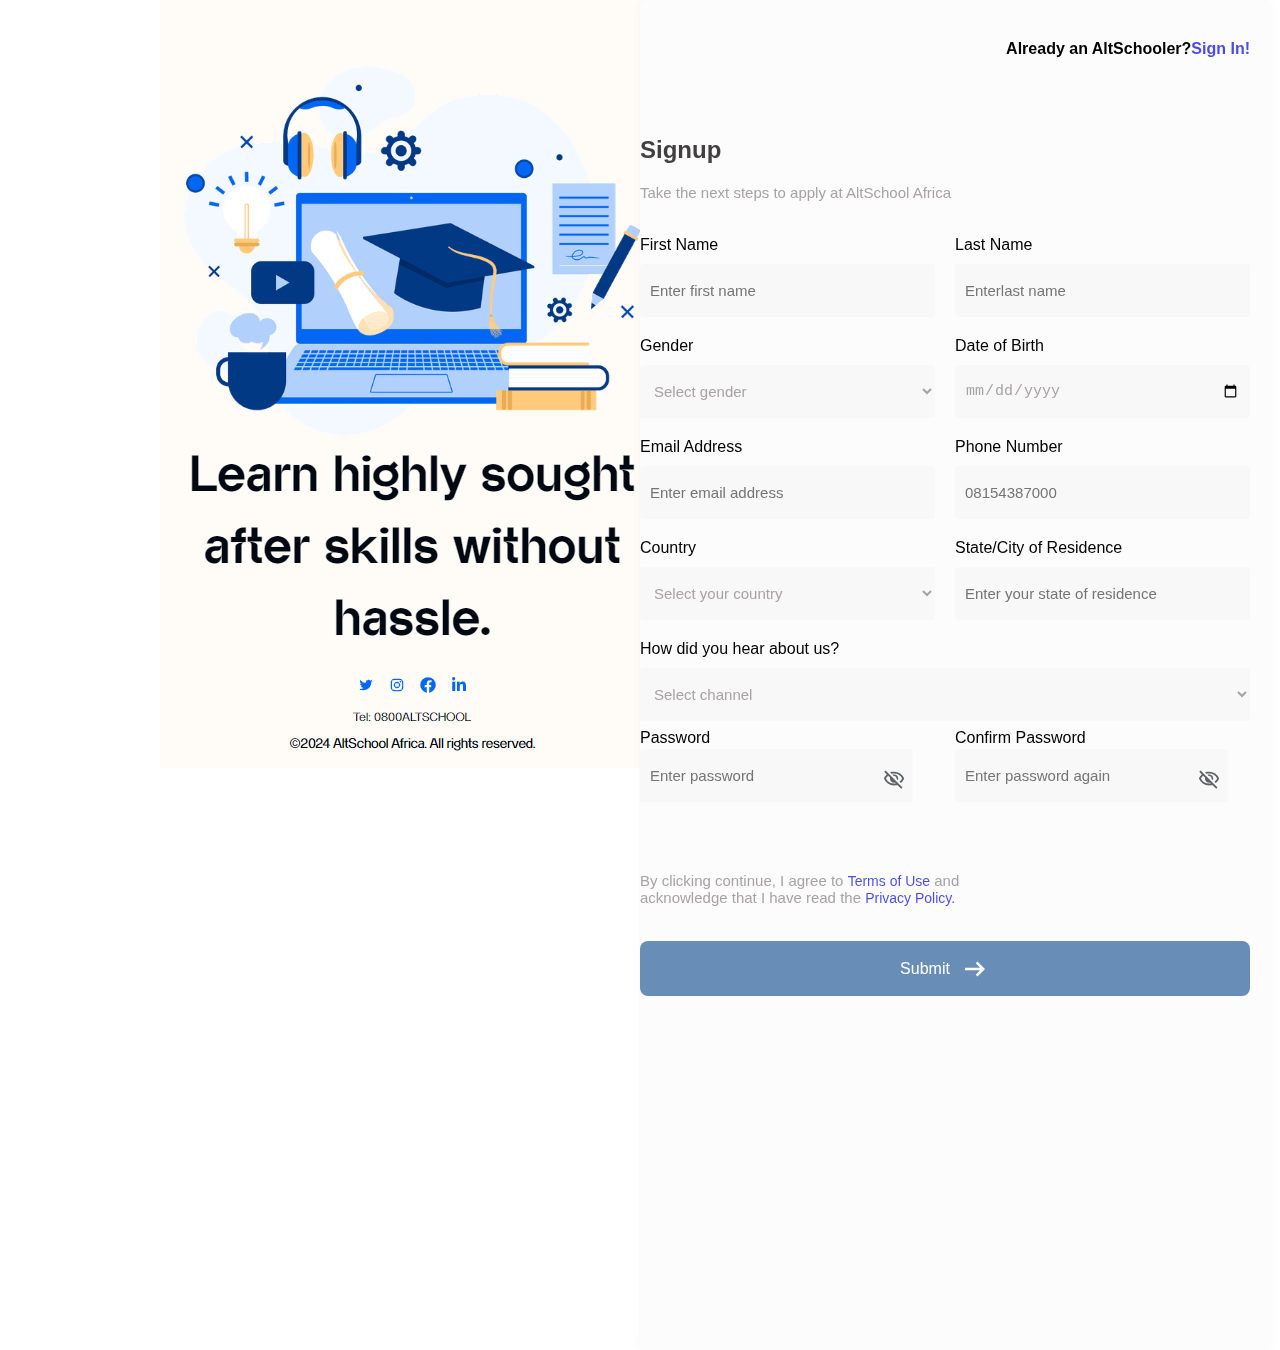
==== form.html @ 085b3474 "first commit" ====
<!DOCTYPE html>
<html lang="en">
  <head>
    <meta charset="UTF-8" />
    <meta name="viewport" content="width=device-width, initial-scale=1.0" />
    <link rel="stylesheet" href="style.css" />
    <link
      rel="stylesheet"
      href="https://fonts.googleapis.com/css2?family=Material+Symbols+Outlined:opsz,wght,FILL,GRAD@20..48,100..700,0..1,-50..200"
    />
    <title>Signup Form</title>
  </head>
  <body>
    <header>
      <!-- <nav>
        <a href="index.html">Biography</a>
        <a href="media.html">Media</a>
        <a href="table.html">Table</a>
      </nav> -->
    </header>
    <div class="container">
      <div class="image">
        <img src="./Image/alt.png" alt="Alt School Form Logo" />
      </div>
      <div class="form">
        <h4>Already an AltSchooler?<span>Sign In!</span></h4>
        <h2>Signup</h2>
        <p>Take the next steps to apply at AltSchool Africa</p>
        <form>
          <div class="form_data">
            <div>
              <label for="first_name">First Name</label>
              <br />
              <input
                type="text"
                id="first_name"
                name="first_name"
                placeholder="Enter first name"
              />
            </div>
            <div>
              <label for="last_name">Last Name</label>
              <br />
              <input
                type="text"
                id="last_name"
                name="last_name"
                placeholder="Enterlast name"
              />
            </div>
            <div>
              <label for="gender">Gender</label>
              <br />
              <select id="gender" name="gender">
                <option value="">Select gender</option>
                <option value="male">Male</option>
                <option value="female">Female</option>
              </select>
            </div>
            <div>
              <label for="dob">Date of Birth</label>
              <br />
              <input type="date" id="dob" name="dob" />
            </div>
            <div>
              <label for="email">Email Address</label>
              <br />
              <input
                type="email"
                id="email"
                name="email"
                placeholder="Enter email address"
              />
            </div>
            <div>
              <label for="phone">Phone Number</label>
              <br />
              <input
                type="tel"
                id="phone"
                name="phone"
                placeholder="08154387000"
              />
            </div>
            <div>
              <label for="country">Country</label>
              <br />
              <select id="country" name="country">
                <option value="">Select your country</option>
                <option value="nigeria">Nigeria</option>
                <option value="ghana">Ghana</option>
                <option value="cameroun">Cameroon</option>
                <option value="algeria">Algeria</option>
                <option value="burkina_faso">Burkina Faso</option>
                <option value="mali">Mali</option>
              </select>
            </div>
            <div>
              <label for="residence">State/City of Residence</label>
              <br />
              <input
                type="text"
                id="residence"
                name="residence"
                placeholder="Enter your state of residence"
              />
            </div>
          </div>
          <div id="ad">
            <label for="source">How did you hear about us?</label>
            <br />
            <select id="source" name="source">
              <option value="">Select channel</option>
              <option value="facebook">Facebook</option>
              <option value="twitter">Twitter</option>
              <option value="instagram">Instagram</option>
              <option value="email">Email</option>
              <option value="friends">Friends</option>
              <option value="advert">Advert</option>
              <option value="linkedin">LinkedIn</option>
            </select>
          </div>
          <br />
          <div class="password">
            <div class="password-inner">
              <label for="password">Password</label>
              <br />
              <input
                type="password"
                id="password"
                name="password"
                placeholder="Enter password"
              />
              <svg
                xmlns="http://www.w3.org/2000/svg"
                height="24px"
                viewBox="0 -960 960 960"
                width="24px"
                fill="#5f6368"
              >
                <path
                  d="m644-428-58-58q9-47-27-88t-93-32l-58-58q17-8 34.5-12t37.5-4q75 0 127.5 52.5T660-500q0 20-4 37.5T644-428Zm128 126-58-56q38-29 67.5-63.5T832-500q-50-101-143.5-160.5T480-720q-29 0-57 4t-55 12l-62-62q41-17 84-25.5t90-8.5q151 0 269 83.5T920-500q-23 59-60.5 109.5T772-302Zm20 246L624-222q-35 11-70.5 16.5T480-200q-151 0-269-83.5T40-500q21-53 53-98.5t73-81.5L56-792l56-56 736 736-56 56ZM222-624q-29 26-53 57t-41 67q50 101 143.5 160.5T480-280q20 0 39-2.5t39-5.5l-36-38q-11 3-21 4.5t-21 1.5q-75 0-127.5-52.5T300-500q0-11 1.5-21t4.5-21l-84-82Zm319 93Zm-151 75Z"
                />
              </svg>
            </div>
            <div class="password-inner">
              <label for="cpassword">Confirm Password</label>
              <br />
              <input
                type="password"
                id="cpassword"
                name="cpassword"
                placeholder="Enter password again"
              />
              <svg
                xmlns="http://www.w3.org/2000/svg"
                height="24px"
                viewBox="0 -960 960 960"
                width="24px"
                fill="#5f6368"
              >
                <path
                  d="m644-428-58-58q9-47-27-88t-93-32l-58-58q17-8 34.5-12t37.5-4q75 0 127.5 52.5T660-500q0 20-4 37.5T644-428Zm128 126-58-56q38-29 67.5-63.5T832-500q-50-101-143.5-160.5T480-720q-29 0-57 4t-55 12l-62-62q41-17 84-25.5t90-8.5q151 0 269 83.5T920-500q-23 59-60.5 109.5T772-302Zm20 246L624-222q-35 11-70.5 16.5T480-200q-151 0-269-83.5T40-500q21-53 53-98.5t73-81.5L56-792l56-56 736 736-56 56ZM222-624q-29 26-53 57t-41 67q50 101 143.5 160.5T480-280q20 0 39-2.5t39-5.5l-36-38q-11 3-21 4.5t-21 1.5q-75 0-127.5-52.5T300-500q0-11 1.5-21t4.5-21l-84-82Zm319 93Zm-151 75Z"
                />
              </svg>
            </div>
          </div>
          <p>
            By clicking continue, I agree to <a href="#">Terms of Use</a> and
            acknowledge that I have read the <a href="#">Privacy Policy.</a>
          </p>
          <button type="submit">
            Submit
            <svg
              xmlns="http://www.w3.org/2000/svg"
              height="30px"
              viewBox="0 -960 960 960"
              width="30px"
              fill="#ffffff"
              class="arrow"
            >
              <path
                d="m560-240-56-58 142-142H160v-80h486L504-662l56-58 240 240-240 240Z"
              />
            </svg>
          </button>
        </form>
      </div>
    </div>
  </body>
</html>
---- style.css ----
* {
  margin: 0;
  padding: 0;
  box-sizing: border-box;
}

body {
  font-family: Arial, sans-serif;
}

.container {
  display: grid;
  grid-template-columns: 1fr 1fr;
  gap: 20px;
}

.form {
  position: relative;
  left: 50vw;
  margin: 0;
  height: 150vh;
  background-color: #fcfcfc;
  padding: 40px 20px 0px 0px;
  border-radius: 8px;
  overflow-x: hidden;
  box-shadow: 0 0 10px rgba(170, 167, 167, 0.1);
}

.form_data,
.password {
  display: grid;
  grid-template-columns: 1fr 1fr;
  gap: 20px;
  margin-bottom: 20px;
}
.form_data input:hover,
.password input:hover,
.form_data select:hover,
#ad select:hover {
  border: 1px solid rgb(83, 83, 245);
}

.form > h4 {
  float: right;
}
.form > h2 {
  margin-top: 6rem;
  color: rgb(65, 63, 63);
}
.form > h4 > span {
  color: rgb(74, 74, 237);
}
.form > p,
form > p {
  color: rgb(168, 163, 163);
  font-size: 15px;
  margin-bottom: 35px;
}
form > p {
  width: 60%;
  margin-top: 70px;
}
form > p > a {
  font-size: 14px;
  opacity: 0.7;
  text-decoration: none;
}

.image {
  position: fixed;
  margin-left: 10rem;
}
.image img {
  width: 100%;
  height: auto;
}

div input,
div select {
  width: 100%;
  height: 53px;
  padding: 10px;
  margin-top: 10px;
  border: none;
  font-size: 15px;
  color: rgb(168, 163, 163);
  background-color: #f8f8f8;
  border-radius: 4px;
}

form > button {
  display: flex;
  width: 100%;
  height: 55px;
  grid-column: span 2;
  background-color: #688eb8;
  color: #fff;
  border: none;
  border-radius: 8px;
  padding: 15px;
  font-size: 16px;
  cursor: pointer;
  align-items: center;
  justify-content: center;
}

form > button:hover {
  background-color: #0056b3;
}

.password-inner inner {
  width: calc(100% - 30px);
  padding: 10px;
  background-color: #f0f0f0;
  border: none;
  border-radius: 5px;
  outline: none;
  font-size: 16px;
}
.password-inner svg {
  position: relative;
  top: 8px;
  left: -30px;
  cursor: pointer;
}
.password-inner svg:hover {
  fill: #ffffff;
}
.password-inner label {
  position: absolute;
  top: -10px;
}

.password-inner {
  position: relative;
  display: flex;
  align-items: center;
}
.arrow {
  margin-left: 10px;
}
p {
  margin-top: 20px;
}

#source {
  width: 100%;
}
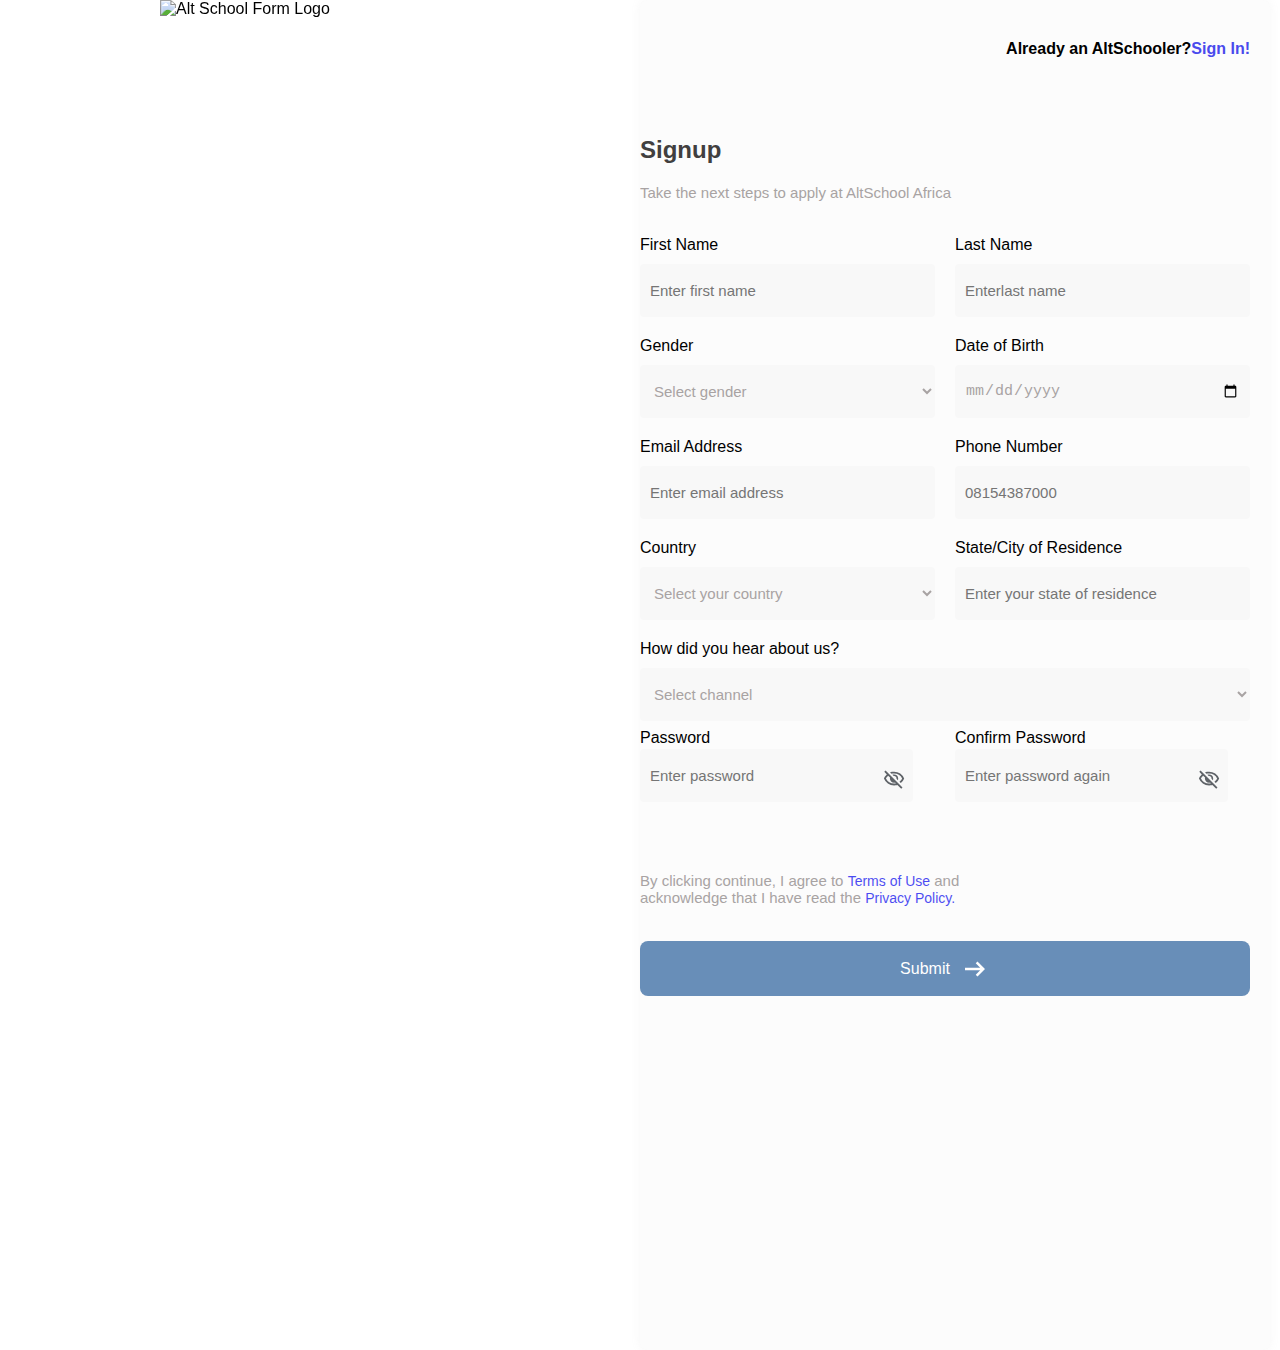
==== commit a674f239: "update" ====
--- a/form.html
+++ b/form.html
@@ -11,16 +11,9 @@
     <title>Signup Form</title>
   </head>
   <body>
-    <header>
-      <!-- <nav>
-        <a href="index.html">Biography</a>
-        <a href="media.html">Media</a>
-        <a href="table.html">Table</a>
-      </nav> -->
-    </header>
     <div class="container">
       <div class="image">
-        <img src="./Image/alt.png" alt="Alt School Form Logo" />
+        <img src="./asset/Image/alt.png" alt="Alt School Form Logo" />
       </div>
       <div class="form">
         <h4>Already an AltSchooler?<span>Sign In!</span></h4>
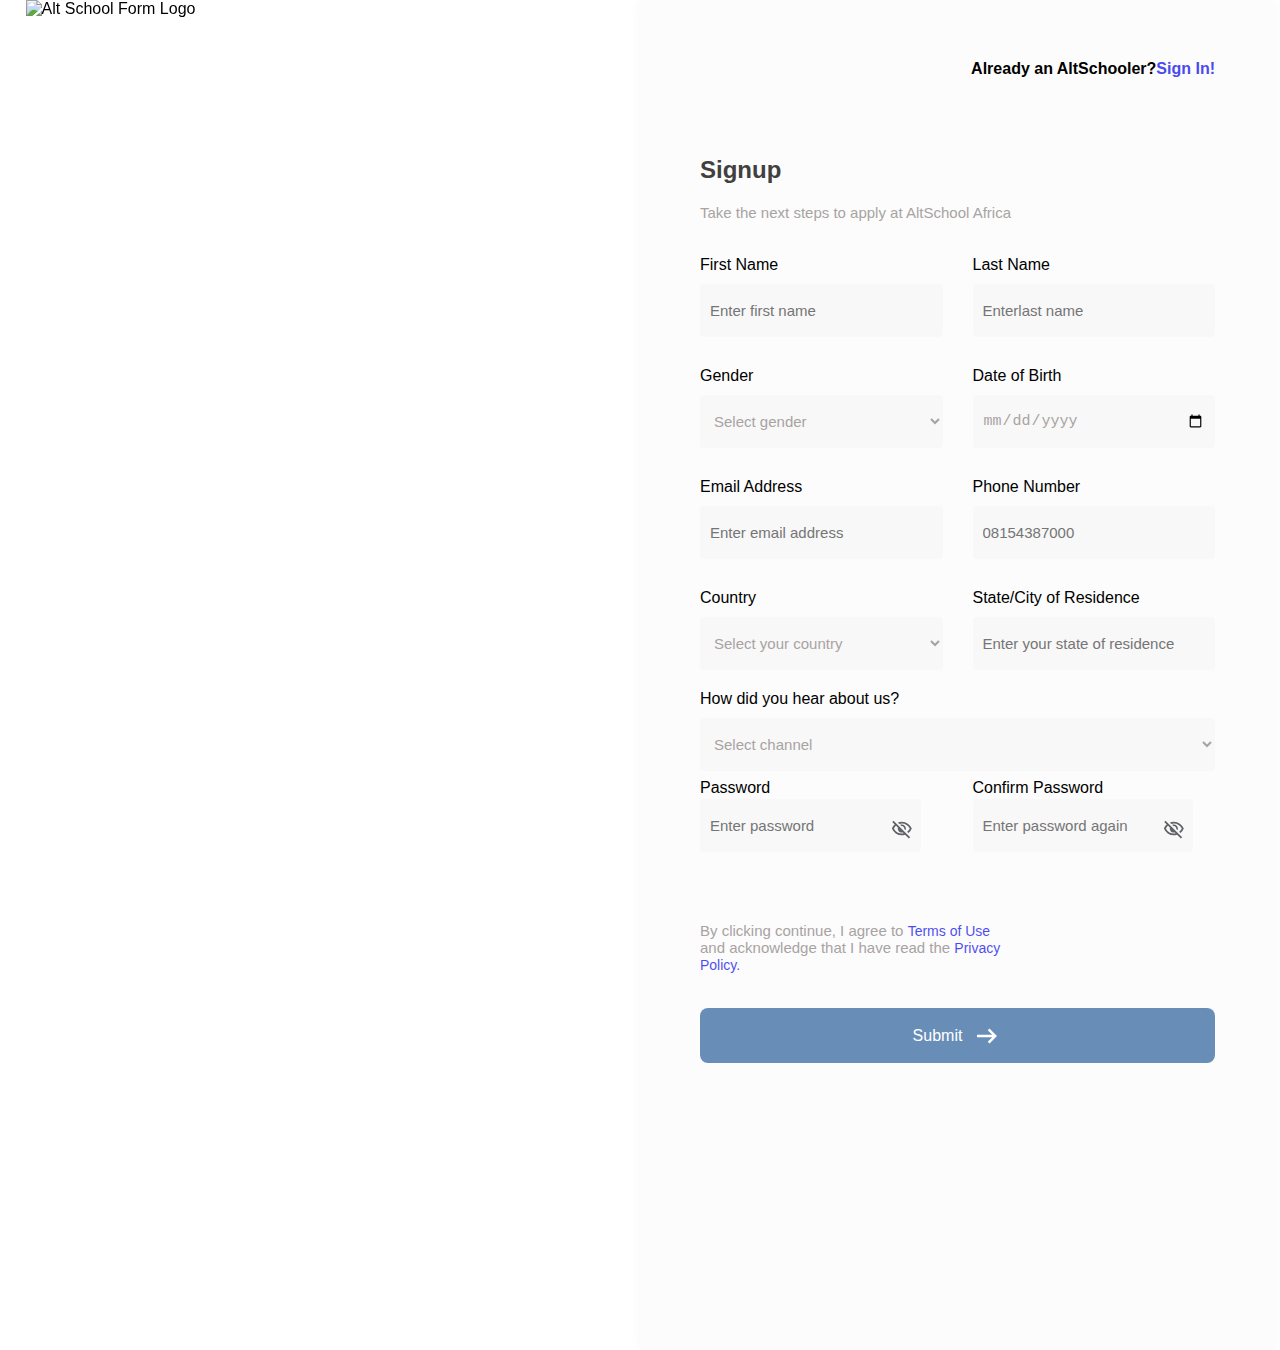
==== commit 70ed3c7a: "media" ====
--- a/form.html
+++ b/form.html
@@ -4,6 +4,7 @@
     <meta charset="UTF-8" />
     <meta name="viewport" content="width=device-width, initial-scale=1.0" />
     <link rel="stylesheet" href="style.css" />
+    <!-- <link rel="stylesheet" href="form.css" /> -->
     <link
       rel="stylesheet"
       href="https://fonts.googleapis.com/css2?family=Material+Symbols+Outlined:opsz,wght,FILL,GRAD@20..48,100..700,0..1,-50..200"
--- a/style.css
+++ b/style.css
@@ -146,3 +146,92 @@
 #source {
   width: 100%;
 }
+
+@media (min-width: 1200px) {
+  .container {
+    grid-template-columns: 1fr 1fr;
+    gap: 10px;
+    overflow-x: hidden;
+  }
+
+  .image {
+    margin-left: 1.6rem;
+  }
+  .image img {
+    width: 120%;
+    height: 98vh;
+  }
+  .form {
+    padding: 60px;
+  }
+
+  .form_data,
+  .password {
+    grid-template-columns: 1fr 1fr;
+    gap: 30px;
+  }
+}
+
+@media (min-width: 800px) and (max-width: 1199px) {
+  .container {
+    grid-template-columns: 1fr 1fr;
+    gap: 10px;
+    overflow: hidden;
+  }
+  .image {
+    margin-left: 0.1rem;
+  }
+  .image img {
+    width: 88%;
+    height: 96vh;
+  }
+  .form {
+    display: flex;
+    flex-direction: column;
+    height: 100vh;
+    padding: 40px;
+    max-width: 600px;
+  }
+  form > p {
+    width: 100%;
+    margin-top: 40px;
+  }
+  .form > h4 {
+    align-items: center;
+    margin-bottom: -80px;
+  }
+  .form_data,
+  .password {
+    grid-template-columns: 1fr;
+  }
+
+  form > button {
+    grid-column: 1 / -1;
+  }
+}
+
+@media (max-width: 799px) {
+  .container {
+    display: flex;
+    flex-direction: row;
+    align-items: center;
+    justify-content: center;
+    padding: 20px;
+  }
+  .image {
+    position: absolute;
+    margin-left: 0;
+    top: 67rem;
+  }
+  .image img {
+    justify-self: center;
+    width: 88%;
+    height: 80vh;
+  }
+  .form {
+    position: relative;
+    left: 10px;
+    height: 135vh;
+    padding: 20px;
+  }
+}
--- a/form.css
+++ b/form.css
@@ -0,0 +1,186 @@
+* {
+  margin: 0;
+  padding: 0;
+  box-sizing: border-box;
+}
+
+body {
+  font-family: Arial, sans-serif;
+  background-color: #f0f0f0;
+}
+
+.container {
+  display: grid;
+  grid-template-columns: 1fr 1fr;
+  gap: 20px;
+  max-width: 1200px;
+  margin: 0 auto;
+  padding: 20px;
+}
+
+.image {
+  display: flex;
+  align-items: center;
+  justify-content: center;
+}
+
+.image img {
+  width: 100%;
+  height: auto;
+  max-width: 600px;
+}
+
+.form {
+  background-color: #fcfcfc;
+  padding: 40px;
+  border-radius: 8px;
+  box-shadow: 0 0 10px rgba(170, 167, 167, 0.1);
+}
+
+.form_data,
+.password {
+  display: grid;
+  grid-template-columns: 1fr 1fr;
+  gap: 20px;
+  margin-bottom: 20px;
+}
+
+.form_data input,
+.password input,
+.form_data select,
+#ad select {
+  width: 100%;
+  height: 53px;
+  padding: 10px;
+  margin-top: 10px;
+  border: none;
+  font-size: 15px;
+  color: #a8a3a3;
+  background-color: #f8f8f8;
+  border-radius: 4px;
+}
+
+form > button {
+  display: flex;
+  width: 100%;
+  height: 55px;
+  grid-column: span 2;
+  background-color: #688eb8;
+  color: #fff;
+  border: none;
+  border-radius: 8px;
+  padding: 15px;
+  font-size: 16px;
+  cursor: pointer;
+  align-items: center;
+  justify-content: center;
+}
+
+form > button:hover {
+  background-color: #0056b3;
+}
+
+.password-inner {
+  position: relative;
+  display: flex;
+  align-items: center;
+}
+
+.password-inner svg {
+  position: absolute;
+  right: 10px;
+  cursor: pointer;
+}
+
+.password-inner svg:hover {
+  fill: #ffffff;
+}
+
+@media (min-width: 1200px) {
+  .container {
+    grid-template-columns: 1fr 1fr;
+    gap: 40px;
+  }
+
+  .image {
+    margin-right: 40px;
+  }
+
+  .form {
+    padding: 60px;
+  }
+
+  .form_data,
+  .password {
+    grid-template-columns: 1fr 1fr;
+    gap: 30px;
+  }
+}
+
+@media (min-width: 600px) and (max-width: 1199px) {
+  .container {
+    grid-template-columns: 1fr;
+  }
+
+  .image {
+    margin-bottom: 30px;
+    display: flex;
+    justify-content: center;
+  }
+
+  .form {
+    padding: 40px;
+    max-width: 600px;
+    margin: 0 auto;
+  }
+
+  .form_data,
+  .password {
+    grid-template-columns: 1fr;
+  }
+
+  form > button {
+    grid-column: 1 / -1;
+  }
+}
+
+@media (max-width: 599px) {
+  .container {
+    grid-template-columns: 1fr;
+    padding: 20px;
+  }
+
+  .image {
+    display: none;
+  }
+
+  .form {
+    padding: 20px;
+    max-width: 100%;
+    box-shadow: none;
+  }
+
+  .form_data,
+  .password {
+    grid-template-columns: 1fr;
+    gap: 15px;
+  }
+
+  form > button {
+    grid-column: 1 / -1;
+  }
+
+  .form > h2 {
+    margin-top: 2rem;
+    font-size: 24px;
+  }
+
+  .form > h4 > span {
+    font-size: 14px;
+  }
+
+  form > p {
+    width: 100%;
+    margin-top: 30px;
+  }
+}
